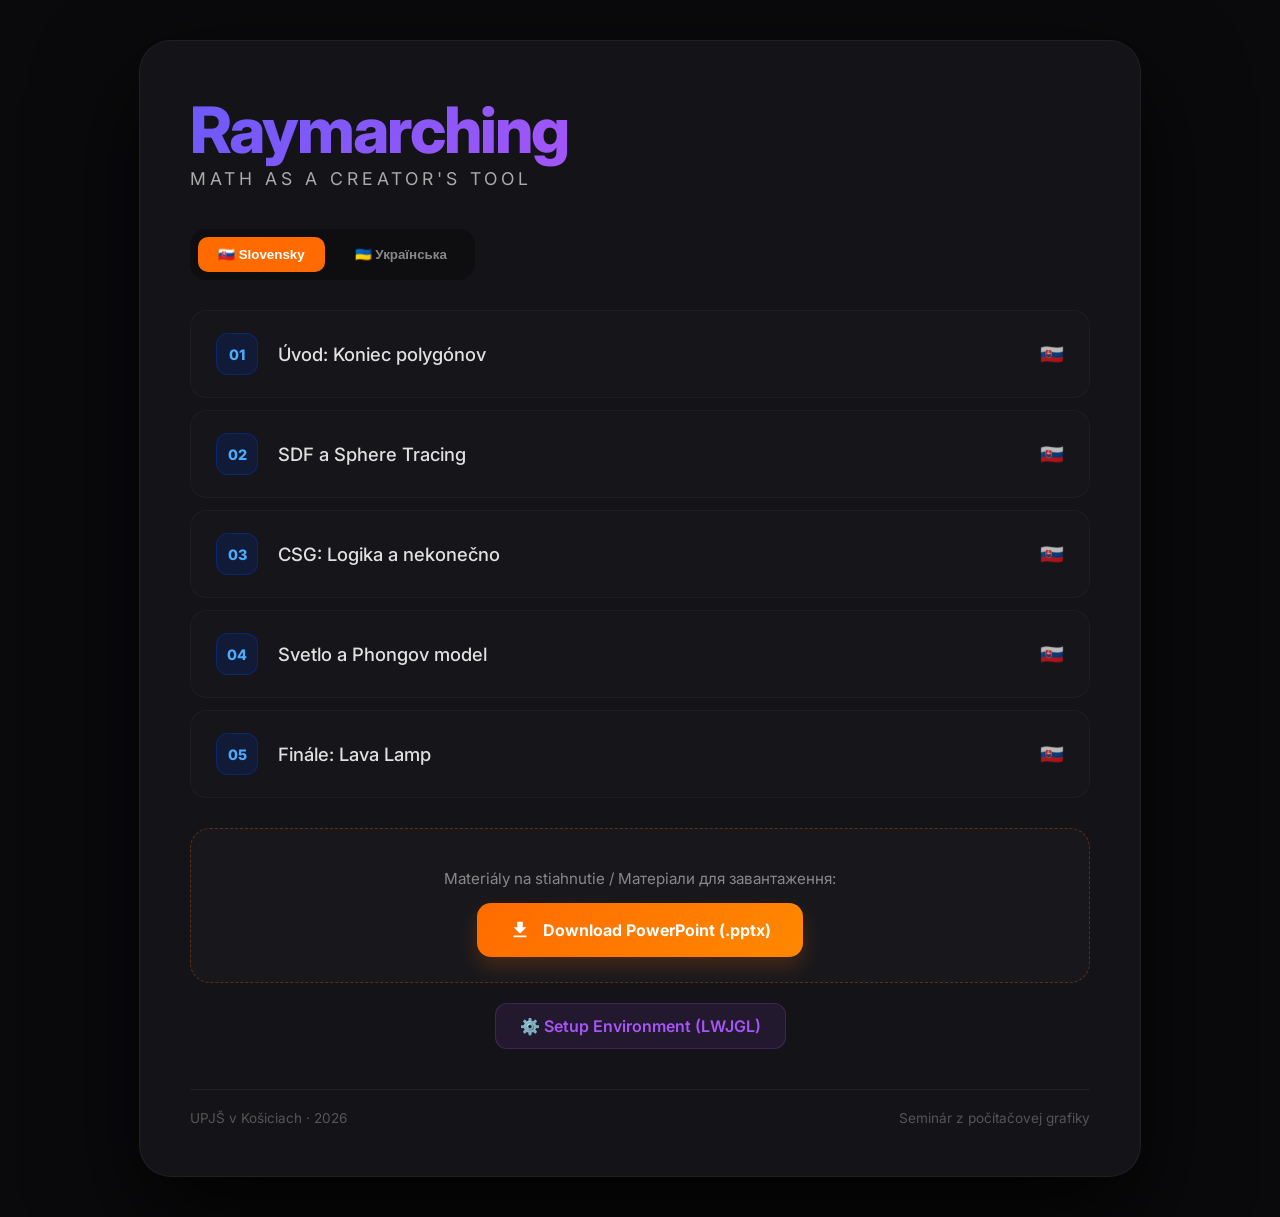
==== index.html @ 279533bb "Add files via upload" ====
<!DOCTYPE html>
<html lang="sk">
<head>
    <meta charset="UTF-8">
    <meta name="viewport" content="width=device-width, initial-scale=1.0">
    <title>Raymarching: Matematika ako nástroj stvoriteľa</title>
    <link href="https://fonts.googleapis.com/css2?family=Inter:wght@300;400;600;800&display=swap" rel="stylesheet">
    <style>
        :root {
            --bg: #0a0a0c;
            --accent: #ff6b00;
            --text: #e0e0e0;
            --card-bg: #16161a;
            --gradient: linear-gradient(135deg, #6a5af9, #a855f7, #ec4899);
            --sk-blue: #0033ad;
            --ua-yellow: #ffd700;
        }

        body {
            margin: 0;
            font-family: 'Inter', sans-serif;
            background-color: var(--bg);
            color: var(--text);
            display: flex;
            justify-content: center;
            align-items: center;
            min-height: 100vh;
            padding: 40px 0;
        }

        .container {
            max-width: 900px;
            width: 90%;
            background: rgba(22, 22, 26, 0.95);
            padding: 50px;
            border-radius: 32px;
            border: 1px solid rgba(255,255,255,0.05);
            box-shadow: 0 40px 100px rgba(0,0,0,0.8);
            backdrop-filter: blur(20px);
        }

        h1 {
            font-size: 4rem;
            margin: 0;
            background: var(--gradient);
            -webkit-background-clip: text;
            -webkit-text-fill-color: transparent;
            font-weight: 800;
            letter-spacing: -2px;
        }

        .subtitle {
            font-size: 1.1rem;
            color: #aaa;
            margin-bottom: 40px;
            text-transform: uppercase;
            letter-spacing: 4px;
        }

        .lang-switch {
            display: flex;
            gap: 10px;
            margin-bottom: 30px;
            background: rgba(0,0,0,0.3);
            padding: 8px;
            border-radius: 16px;
            width: fit-content;
        }

        .lang-btn {
            padding: 10px 20px;
            border-radius: 10px;
            border: none;
            cursor: pointer;
            font-weight: 600;
            transition: 0.3s;
            background: transparent;
            color: #888;
        }

        .lang-btn.active {
            background: var(--accent);
            color: white;
        }

        .menu-list {
            list-style: none;
            padding: 0;
        }

        .section-group {
            display: none;
            animation: fadeIn 0.5s ease-out;
        }

        .section-group.active {
            display: block;
        }

        @keyframes fadeIn {
            from { opacity: 0; transform: translateY(10px); }
            to { opacity: 1; transform: translateY(0); }
        }

        .menu-item {
            background: var(--card-bg);
            margin-bottom: 12px;
            border-radius: 16px;
            transition: 0.3s cubic-bezier(0.4, 0, 0.2, 1);
            border: 1px solid rgba(255,255,255,0.03);
        }

        .menu-item:hover {
            transform: scale(1.02);
            border-color: var(--accent);
            background: #1e1e24;
            box-shadow: 0 10px 30px rgba(255,107,0,0.1);
        }

        .menu-item a {
            padding: 22px 25px;
            color: var(--text);
            text-decoration: none;
            display: flex;
            align-items: center;
            gap: 20px;
        }

        .num {
            width: 40px;
            height: 40px;
            border-radius: 12px;
            display: flex;
            justify-content: center;
            align-items: center;
            font-weight: 800;
            font-size: 0.9rem;
            flex-shrink: 0;
        }

        .sk .num { background: rgba(0, 51, 173, 0.2); color: #4dabff; border: 1px solid rgba(0, 51, 173, 0.5); }
        .ua .num { background: rgba(255, 215, 0, 0.1); color: #ffd700; border: 1px solid rgba(255, 215, 0, 0.4); }

        .title-text {
            font-size: 1.15rem;
            font-weight: 500;
        }

        .flag {
            margin-left: auto;
            font-size: 1.2rem;
            opacity: 0.7;
        }

        .prep-link {
            display: inline-block;
            margin-top: 20px;
            padding: 12px 24px;
            background: rgba(168, 85, 247, 0.1);
            color: #a855f7;
            text-decoration: none;
            font-weight: 600;
            border-radius: 12px;
            border: 1px solid rgba(168, 85, 247, 0.2);
            transition: 0.3s;
        }

        .prep-link:hover {
            background: #a855f7;
            color: white;
        }

        footer {
            margin-top: 40px;
            padding-top: 20px;
            border-top: 1px solid rgba(255,255,255,0.05);
            font-size: 0.85rem;
            color: #555;
            display: flex;
            justify-content: space-between;
        }

        /* --- SEM VLOŽ ŠTÝLY PRE DOWNLOAD --- */
        .download-section {
            margin-top: 30px;
            padding: 25px;
            background: rgba(255, 255, 255, 0.02);
            border-radius: 20px;
            border: 1px dashed rgba(255, 107, 0, 0.3);
            text-align: center;
        }

        .download-btn {
            display: inline-flex;
            align-items: center;
            gap: 12px;
            background: linear-gradient(135deg, #ff6b00, #ff8800);
            color: white;
            text-decoration: none;
            padding: 16px 32px;
            border-radius: 14px;
            font-weight: 700;
            transition: 0.3s;
            box-shadow: 0 10px 20px rgba(255, 107, 0, 0.2);
        }

        .download-btn:hover {
            transform: translateY(-3px);
            box-shadow: 0 15px 30px rgba(255, 107, 0, 0.4);
            filter: brightness(1.1);
        }

        .download-btn svg {
            width: 22px;
            height: 22px;
            fill: currentColor;
        }
    </style>
</head>
<body>

<div class="container">
    <h1>Raymarching</h1>
    <div class="subtitle">Math as a Creator's Tool</div>

    <div class="lang-switch">
        <button class="lang-btn active" onclick="showLang('sk')">🇸🇰 Slovensky</button>
        <button class="lang-btn" onclick="showLang('ua')">🇺🇦 Українська</button>
    </div>

    <div id="sk-version" class="section-group active">
        <ul class="menu-list">
            <li class="menu-item sk"><a href="scriptsk.html"><div class="num">01</div><div class="title-text">Úvod: Koniec polygónov</div><div class="flag">🇸🇰</div></a></li>
            <li class="menu-item sk"><a href="script2sk.html"><div class="num">02</div><div class="title-text">SDF a Sphere Tracing</div><div class="flag">🇸🇰</div></a></li>
            <li class="menu-item sk"><a href="script3sk.html"><div class="num">03</div><div class="title-text">CSG: Logika a nekonečno</div><div class="flag">🇸🇰</div></a></li>
            <li class="menu-item sk"><a href="script4sk.html"><div class="num">04</div><div class="title-text">Svetlo a Phongov model</div><div class="flag">🇸🇰</div></a></li>
            <li class="menu-item sk"><a href="script5sk.html"><div class="num">05</div><div class="title-text">Finále: Lava Lamp</div><div class="flag">🇸🇰</div></a></li>
        </ul>
    </div>

    <div id="ua-version" class="section-group">
        <ul class="menu-list">
            <li class="menu-item ua"><a href="script.html"><div class="num">01</div><div class="title-text">Вступ: Відмова od полігонів</div><div class="flag">🇺🇦</div></a></li>
            <li class="menu-item ua"><a href="script2.html"><div class="num">02</div><div class="title-text">SDF та Sphere Tracing</div><div class="flag">🇺🇦</div></a></li>
            <li class="menu-item ua"><a href="script3.html"><div class="num">03</div><div class="title-text">CSG: Логіка та нескінченність</div><div class="flag">🇺🇦</div></a></li>
            <li class="menu-item ua"><a href="script4.html"><div class="num">04</div><div class="title-text">Світло та модель Фонга</div><div class="flag">🇺🇦</div></a></li>
            <li class="menu-item ua"><a href="script5.html"><div class="num">05</div><div class="title-text">Фінал: Lava Lamp</div><div class="flag">🇺🇦</div></a></li>
        </ul>
    </div>

    <div class="download-section">
        <p style="color: #888; margin-bottom: 15px; font-size: 0.95rem;">Materiály na stiahnutie / Матеріали для завантаження:</p>
        <a href="Raymarching_Presentation.pptx" download class="download-btn">
            <svg viewBox="0 0 24 24"><path d="M19 9h-4V3H9v6H5l7 7 7-7zM5 18v2h14v-2H5z"/></svg>
            Download PowerPoint (.pptx)
        </a>
    </div>

    <div style="text-align: center;">
        <a href="Instructions.html" class="prep-link">⚙️ Setup Environment (LWJGL)</a>
    </div>

    <footer>
        <span>UPJŠ v Košiciach · 2026</span>
        <span>Seminár z počítačovej grafiky</span>
    </footer>
</div>

<script>
    function showLang(lang) {
        document.querySelectorAll('.lang-btn').forEach(btn => btn.classList.remove('active'));
        document.querySelectorAll('.section-group').forEach(group => group.classList.remove('active'));
        if(lang === 'sk') {
            document.getElementById('sk-version').classList.add('active');
            event.currentTarget.classList.add('active');
        } else {
            document.getElementById('ua-version').classList.add('active');
            event.currentTarget.classList.add('active');
        }
    }
</script>
</body>
</html>
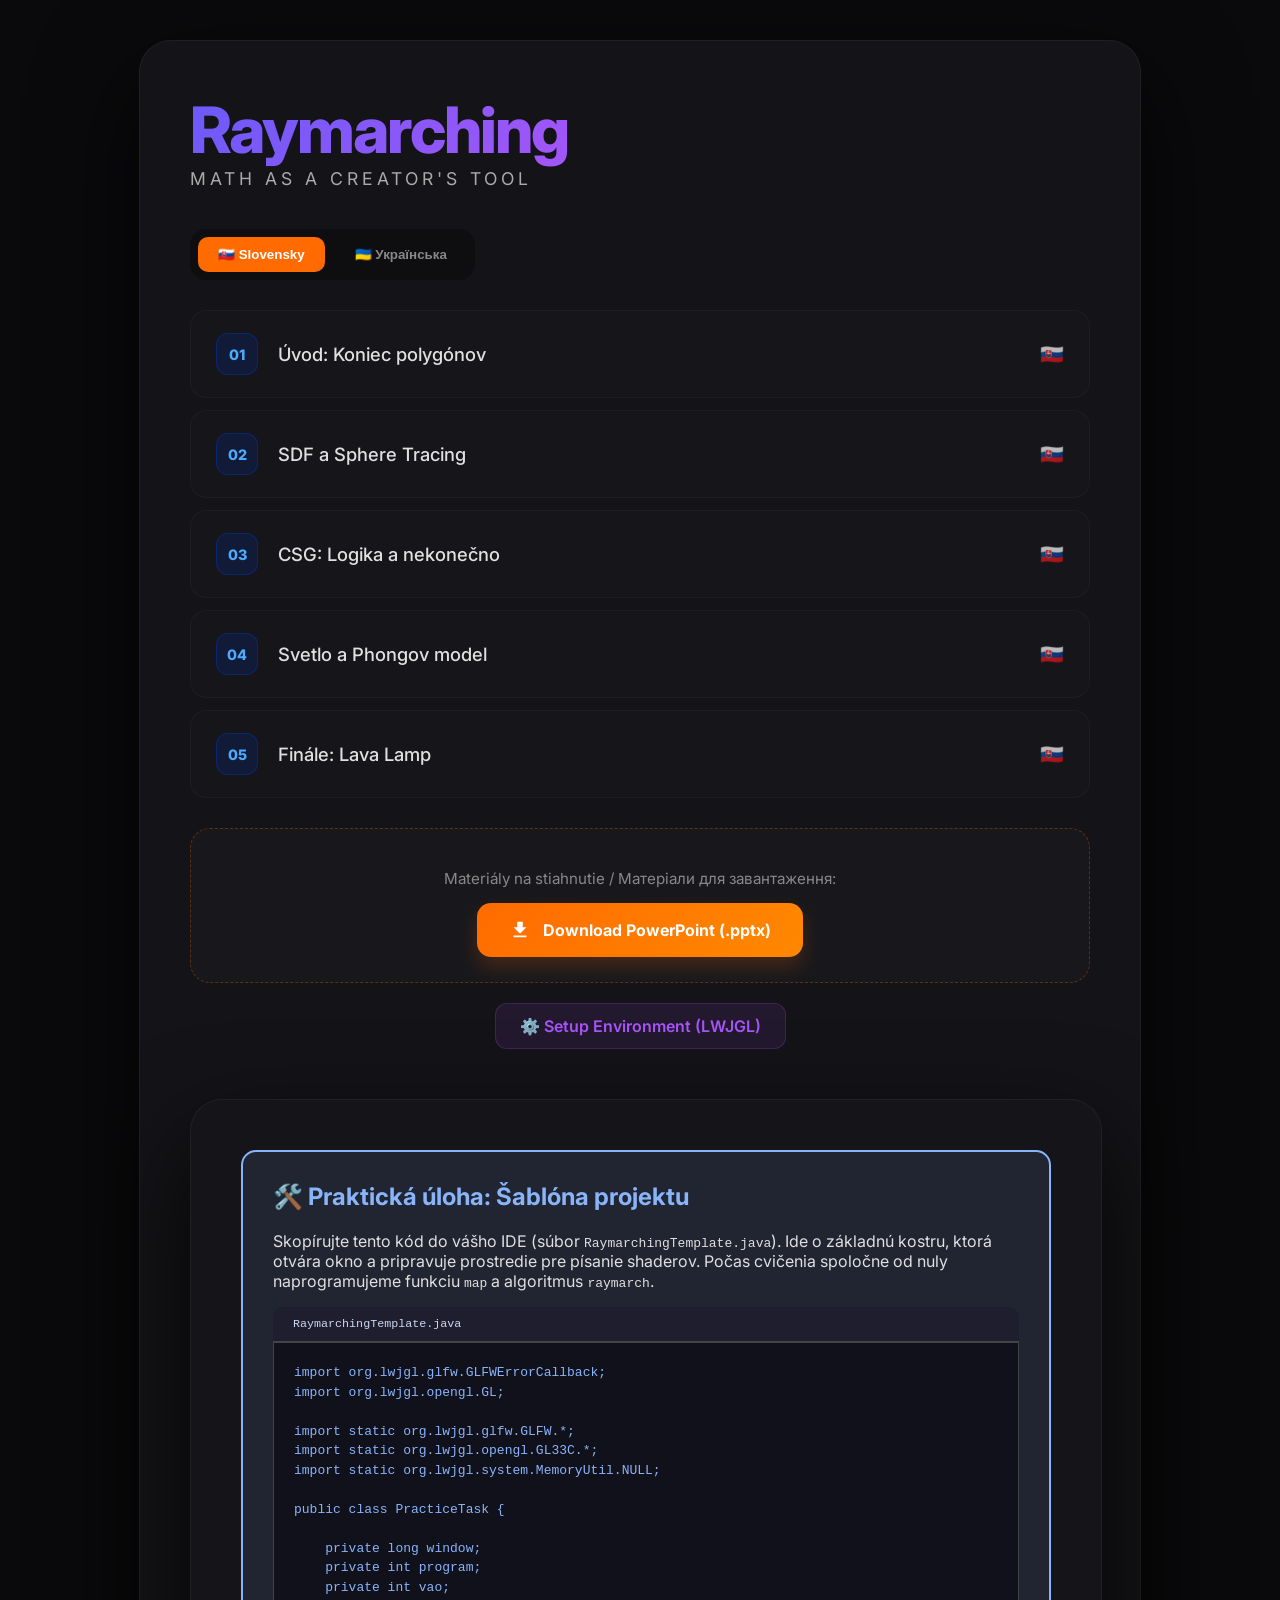
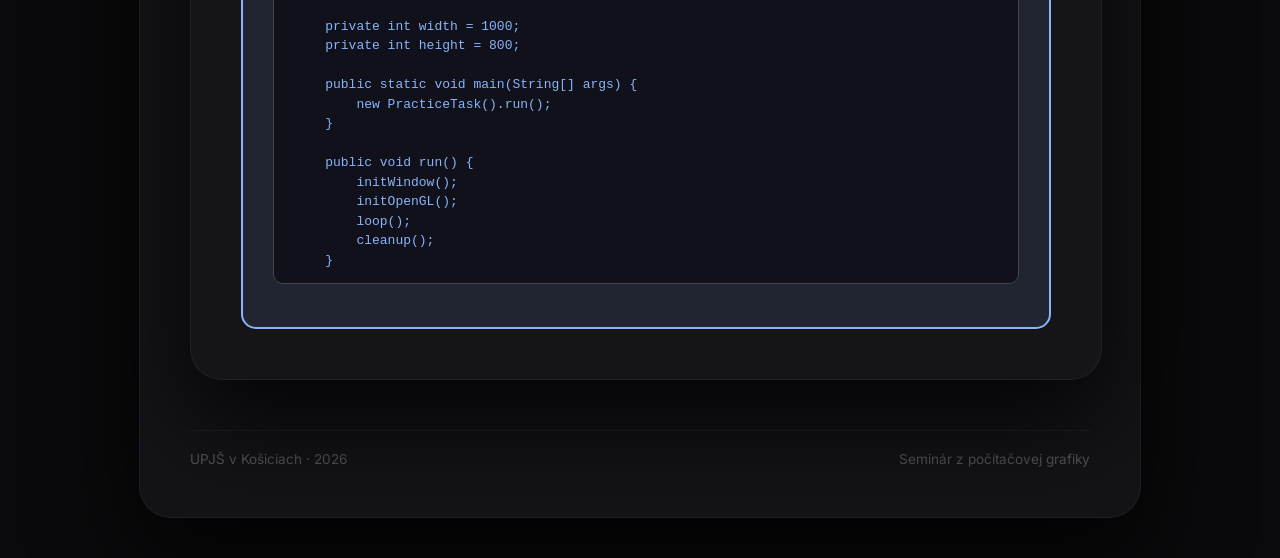
==== commit 4f497b4c: "Add files via upload add code for student" ====
--- a/index.html
+++ b/index.html
@@ -1,5 +1,6 @@
 <!DOCTYPE html>
 <html lang="sk">
+
 <head>
     <meta charset="UTF-8">
     <meta name="viewport" content="width=device-width, initial-scale=1.0">
@@ -34,8 +35,8 @@
             background: rgba(22, 22, 26, 0.95);
             padding: 50px;
             border-radius: 32px;
-            border: 1px solid rgba(255,255,255,0.05);
-            box-shadow: 0 40px 100px rgba(0,0,0,0.8);
+            border: 1px solid rgba(255, 255, 255, 0.05);
+            box-shadow: 0 40px 100px rgba(0, 0, 0, 0.8);
             backdrop-filter: blur(20px);
         }
 
@@ -61,7 +62,7 @@
             display: flex;
             gap: 10px;
             margin-bottom: 30px;
-            background: rgba(0,0,0,0.3);
+            background: rgba(0, 0, 0, 0.3);
             padding: 8px;
             border-radius: 16px;
             width: fit-content;
@@ -98,8 +99,15 @@
         }
 
         @keyframes fadeIn {
-            from { opacity: 0; transform: translateY(10px); }
-            to { opacity: 1; transform: translateY(0); }
+            from {
+                opacity: 0;
+                transform: translateY(10px);
+            }
+
+            to {
+                opacity: 1;
+                transform: translateY(0);
+            }
         }
 
         .menu-item {
@@ -107,14 +115,14 @@
             margin-bottom: 12px;
             border-radius: 16px;
             transition: 0.3s cubic-bezier(0.4, 0, 0.2, 1);
-            border: 1px solid rgba(255,255,255,0.03);
+            border: 1px solid rgba(255, 255, 255, 0.03);
         }
 
         .menu-item:hover {
             transform: scale(1.02);
             border-color: var(--accent);
             background: #1e1e24;
-            box-shadow: 0 10px 30px rgba(255,107,0,0.1);
+            box-shadow: 0 10px 30px rgba(255, 107, 0, 0.1);
         }
 
         .menu-item a {
@@ -138,8 +146,17 @@
             flex-shrink: 0;
         }
 
-        .sk .num { background: rgba(0, 51, 173, 0.2); color: #4dabff; border: 1px solid rgba(0, 51, 173, 0.5); }
-        .ua .num { background: rgba(255, 215, 0, 0.1); color: #ffd700; border: 1px solid rgba(255, 215, 0, 0.4); }
+        .sk .num {
+            background: rgba(0, 51, 173, 0.2);
+            color: #4dabff;
+            border: 1px solid rgba(0, 51, 173, 0.5);
+        }
+
+        .ua .num {
+            background: rgba(255, 215, 0, 0.1);
+            color: #ffd700;
+            border: 1px solid rgba(255, 215, 0, 0.4);
+        }
 
         .title-text {
             font-size: 1.15rem;
@@ -173,7 +190,7 @@
         footer {
             margin-top: 40px;
             padding-top: 20px;
-            border-top: 1px solid rgba(255,255,255,0.05);
+            border-top: 1px solid rgba(255, 255, 255, 0.05);
             font-size: 0.85rem;
             color: #555;
             display: flex;
@@ -217,67 +234,301 @@
         }
     </style>
 </head>
+
 <body>
 
-<div class="container">
-    <h1>Raymarching</h1>
-    <div class="subtitle">Math as a Creator's Tool</div>
-
-    <div class="lang-switch">
-        <button class="lang-btn active" onclick="showLang('sk')">🇸🇰 Slovensky</button>
-        <button class="lang-btn" onclick="showLang('ua')">🇺🇦 Українська</button>
+    <div class="container">
+        <h1>Raymarching</h1>
+        <div class="subtitle">Math as a Creator's Tool</div>
+
+        <div class="lang-switch">
+            <button class="lang-btn active" onclick="showLang('sk')">🇸🇰 Slovensky</button>
+            <button class="lang-btn" onclick="showLang('ua')">🇺🇦 Українська</button>
+        </div>
+
+        <div id="sk-version" class="section-group active">
+            <ul class="menu-list">
+                <li class="menu-item sk"><a href="scriptsk.html">
+                        <div class="num">01</div>
+                        <div class="title-text">Úvod: Koniec polygónov</div>
+                        <div class="flag">🇸🇰</div>
+                    </a></li>
+                <li class="menu-item sk"><a href="script2sk.html">
+                        <div class="num">02</div>
+                        <div class="title-text">SDF a Sphere Tracing</div>
+                        <div class="flag">🇸🇰</div>
+                    </a></li>
+                <li class="menu-item sk"><a href="script3sk.html">
+                        <div class="num">03</div>
+                        <div class="title-text">CSG: Logika a nekonečno</div>
+                        <div class="flag">🇸🇰</div>
+                    </a></li>
+                <li class="menu-item sk"><a href="script4sk.html">
+                        <div class="num">04</div>
+                        <div class="title-text">Svetlo a Phongov model</div>
+                        <div class="flag">🇸🇰</div>
+                    </a></li>
+                <li class="menu-item sk"><a href="script5sk.html">
+                        <div class="num">05</div>
+                        <div class="title-text">Finále: Lava Lamp</div>
+                        <div class="flag">🇸🇰</div>
+                    </a></li>
+            </ul>
+        </div>
+
+        <div id="ua-version" class="section-group">
+            <ul class="menu-list">
+                <li class="menu-item ua"><a href="script.html">
+                        <div class="num">01</div>
+                        <div class="title-text">Вступ: Відмова od полігонів</div>
+                        <div class="flag">🇺🇦</div>
+                    </a></li>
+                <li class="menu-item ua"><a href="script2.html">
+                        <div class="num">02</div>
+                        <div class="title-text">SDF та Sphere Tracing</div>
+                        <div class="flag">🇺🇦</div>
+                    </a></li>
+                <li class="menu-item ua"><a href="script3.html">
+                        <div class="num">03</div>
+                        <div class="title-text">CSG: Логіка та нескінченність</div>
+                        <div class="flag">🇺🇦</div>
+                    </a></li>
+                <li class="menu-item ua"><a href="script4.html">
+                        <div class="num">04</div>
+                        <div class="title-text">Світло та модель Фонга</div>
+                        <div class="flag">🇺🇦</div>
+                    </a></li>
+                <li class="menu-item ua"><a href="script5.html">
+                        <div class="num">05</div>
+                        <div class="title-text">Фінал: Lava Lamp</div>
+                        <div class="flag">🇺🇦</div>
+                    </a></li>
+            </ul>
+        </div>
+
+        <div class="download-section">
+            <p style="color: #888; margin-bottom: 15px; font-size: 0.95rem;">Materiály na stiahnutie / Матеріали для
+                завантаження:</p>
+            <a href="Raymarching_Presentation.pptx" download class="download-btn">
+                <svg viewBox="0 0 24 24">
+                    <path d="M19 9h-4V3H9v6H5l7 7 7-7zM5 18v2h14v-2H5z" />
+                </svg>
+                Download PowerPoint (.pptx)
+            </a>
+        </div>
+
+        <div style="text-align: center;">
+            <a href="Instructions.html" class="prep-link">⚙️ Setup Environment (LWJGL)</a>
+        </div>
+
+
+
+        <section class="container" style="max-width: 1000px; margin-top: 50px; margin-bottom: 50px;">
+            <div
+                style="background: rgba(137, 180, 250, 0.1); border: 2px solid #89b4fa; padding: 30px; border-radius: 15px;">
+                <h2 style="color: #89b4fa; margin-top: 0;">🛠️ Praktická úloha: Šablóna projektu</h2>
+                <p>Skopírujte tento kód do vášho IDE (súbor <code>RaymarchingTemplate.java</code>). Ide o základnú
+                    kostru, ktorá otvára okno a pripravuje prostredie pre písanie shaderov. Počas cvičenia spoločne od
+                    nuly naprogramujeme funkciu <code>map</code> a algoritmus <code>raymarch</code>.
+                </p>
+
+                <div
+                    style="background: #1e1e2e; padding: 10px 20px; border-radius: 10px 10px 0 0; border-bottom: 1px solid #444; color: #cdd6f4; font-family: monospace; font-size: 0.9em;">
+                    RaymarchingTemplate.java
+                </div>
+                <pre
+                    style="margin-top: 0; background: #11111b; color: #89b4fa; padding: 20px; border-radius: 0 0 10px 10px; overflow-x: auto; font-family: 'Courier New', monospace; font-size: 13px; line-height: 1.5; border: 1px solid #444; max-height: 500px;">
+import org.lwjgl.glfw.GLFWErrorCallback;
+import org.lwjgl.opengl.GL;
+
+import static org.lwjgl.glfw.GLFW.*;
+import static org.lwjgl.opengl.GL33C.*;
+import static org.lwjgl.system.MemoryUtil.NULL;
+
+public class PracticeTask {
+
+    private long window;
+    private int program;
+    private int vao;
+
+    private int width = 1000;
+    private int height = 800;
+
+    public static void main(String[] args) {
+        new PracticeTask().run();
+    }
+
+    public void run() {
+        initWindow();
+        initOpenGL();
+        loop();
+        cleanup();
+    }
+
+    private void initWindow() {
+        GLFWErrorCallback.createPrint(System.err).set();
+        if (!glfwInit()) throw new IllegalStateException("Failed to initialize GLFW");
+
+        glfwDefaultWindowHints();
+        glfwWindowHint(GLFW_CONTEXT_VERSION_MAJOR, 3);
+        glfwWindowHint(GLFW_CONTEXT_VERSION_MINOR, 3);
+        glfwWindowHint(GLFW_OPENGL_PROFILE, GLFW_OPENGL_CORE_PROFILE);
+        glfwWindowHint(GLFW_OPENGL_FORWARD_COMPAT, GLFW_TRUE);
+
+        window = glfwCreateWindow(width, height, "Raymarching Workshop - Start", NULL, NULL);
+        if (window == NULL) throw new RuntimeException("Failed to create window");
+
+        glfwSetFramebufferSizeCallback(window, (w, nw, nh) -> {
+            width = nw; height = nh;
+            glViewport(0, 0, width, height);
+        });
+
+        glfwMakeContextCurrent(window);
+        glfwSwapInterval(1);
+        glfwShowWindow(window);
+    }
+
+    private void initOpenGL() {
+        GL.createCapabilities();
+        vao = glGenVertexArrays();
+        glBindVertexArray(vao);
+        program = createShaderProgram(VERTEX_SHADER, FRAGMENT_SHADER);
+    }
+
+    private void loop() {
+        while (!glfwWindowShouldClose(window)) {
+            glClear(GL_COLOR_BUFFER_BIT);
+            glUseProgram(program);
+
+            // Передаємо час та роздільну здатність у шейдер
+            glUniform1f(glGetUniformLocation(program, "uTime"), (float) glfwGetTime());
+            glUniform2f(glGetUniformLocation(program, "uResolution"), (float) width, (float) height);
+
+            glBindVertexArray(vao);
+            glDrawArrays(GL_TRIANGLES, 0, 3);
+
+            glfwSwapBuffers(window);
+            glfwPollEvents();
+        }
+    }
+
+    private void cleanup() {
+        glDeleteProgram(program);
+        glDeleteVertexArrays(vao);
+        glfwDestroyWindow(window);
+        glfwTerminate();
+    }
+
+    private int createShaderProgram(String v, String f) {
+        int vs = compileShader(GL_VERTEX_SHADER, v);
+        int fs = compileShader(GL_FRAGMENT_SHADER, f);
+        int p = glCreateProgram();
+        glAttachShader(p, vs); glAttachShader(p, fs);
+        glLinkProgram(p);
+        return p;
+    }
+
+    private int compileShader(int type, String src) {
+        int s = glCreateShader(type);
+        glShaderSource(s, src);
+        glCompileShader(s);
+        // Перевірка на помилки компіляції
+        if (glGetShaderi(s, GL_COMPILE_STATUS) == GL_FALSE) {
+            System.err.println("Shader Error: " + glGetShaderInfoLog(s));
+        }
+        return s;
+    }
+
+    private static final String VERTEX_SHADER = """
+        #version 330 core
+        void main() {
+            vec2 pos[3] = vec2[](vec2(-1.0, -1.0), vec2(3.0, -1.0), vec2(-1.0, 3.0));
+            gl_Position = vec4(pos[gl_VertexID], 0.0, 1.0);
+        }
+        """;
+
+    private static final String FRAGMENT_SHADER = """
+            #version 330 core
+            
+            out vec4 fragColor;
+            
+            uniform float uTime;
+            uniform vec2 uResolution;
+            
+            const int MAX_STEPS = 100;
+            const float MAX_DIST = 100.0;
+            const float EPSILON = 0.001;
+            
+            // 1. Сюди ми додамо функцію smin
+            
+            // 2. Сюди ми додамо SDF примітиви (сфери)
+            
+            // 3. Сюди ми додамо функцію map (опис сцени)
+            float map(vec3 p) {
+                return length(p) - 1.0; // Тимчасова сфера в центрі
+            }
+            
+            // 4. Сюди ми напишемо алгоритм Raymarching
+            float raymarch(vec3 ro, vec3 rd) {
+                float t = 0.0;
+                for(int i = 0; i < MAX_STEPS; i++) {
+                    vec3 p = ro + rd * t;
+                    float d = map(p);
+                    if(d < EPSILON) return t;
+                    if(t > MAX_DIST) break;
+                    t += d;
+                }
+                return -1.0;
+            }
+            
+            // 5. Сюди ми додамо розрахунок нормалей
+            
+            void main() {
+                // UV координати (-1 до 1, з урахуванням пропорцій)
+                vec2 uv = (gl_FragCoord.xy * 2.0 - uResolution.xy) / uResolution.y;
+                
+                // Налаштування камери
+                vec3 ro = vec3(0.0, 0.0, -5.0); // Позиція камери
+                vec3 rd = normalize(vec3(uv, 1.0)); // Напрямок променя
+                
+                // Виклик Raymarching
+                float t = raymarch(ro, rd);
+                
+                // Базовий колір (фон)
+                vec3 color = vec3(0.1, 0.1, 0.12);
+                
+                if(t > 0.0) {
+                    // Колір при влучанні (поки що просто білий)
+                    color = vec3(1.0);
+                }
+                
+                fragColor = vec4(color, 1.0);
+            }
+        """;
+}
+        </pre>
+            </div>
+        </section>
+
+        <footer>
+            <span>UPJŠ v Košiciach · 2026</span>
+            <span>Seminár z počítačovej grafiky</span>
+        </footer>
     </div>
 
-    <div id="sk-version" class="section-group active">
-        <ul class="menu-list">
-            <li class="menu-item sk"><a href="scriptsk.html"><div class="num">01</div><div class="title-text">Úvod: Koniec polygónov</div><div class="flag">🇸🇰</div></a></li>
-            <li class="menu-item sk"><a href="script2sk.html"><div class="num">02</div><div class="title-text">SDF a Sphere Tracing</div><div class="flag">🇸🇰</div></a></li>
-            <li class="menu-item sk"><a href="script3sk.html"><div class="num">03</div><div class="title-text">CSG: Logika a nekonečno</div><div class="flag">🇸🇰</div></a></li>
-            <li class="menu-item sk"><a href="script4sk.html"><div class="num">04</div><div class="title-text">Svetlo a Phongov model</div><div class="flag">🇸🇰</div></a></li>
-            <li class="menu-item sk"><a href="script5sk.html"><div class="num">05</div><div class="title-text">Finále: Lava Lamp</div><div class="flag">🇸🇰</div></a></li>
-        </ul>
-    </div>
-
-    <div id="ua-version" class="section-group">
-        <ul class="menu-list">
-            <li class="menu-item ua"><a href="script.html"><div class="num">01</div><div class="title-text">Вступ: Відмова od полігонів</div><div class="flag">🇺🇦</div></a></li>
-            <li class="menu-item ua"><a href="script2.html"><div class="num">02</div><div class="title-text">SDF та Sphere Tracing</div><div class="flag">🇺🇦</div></a></li>
-            <li class="menu-item ua"><a href="script3.html"><div class="num">03</div><div class="title-text">CSG: Логіка та нескінченність</div><div class="flag">🇺🇦</div></a></li>
-            <li class="menu-item ua"><a href="script4.html"><div class="num">04</div><div class="title-text">Світло та модель Фонга</div><div class="flag">🇺🇦</div></a></li>
-            <li class="menu-item ua"><a href="script5.html"><div class="num">05</div><div class="title-text">Фінал: Lava Lamp</div><div class="flag">🇺🇦</div></a></li>
-        </ul>
-    </div>
-
-    <div class="download-section">
-        <p style="color: #888; margin-bottom: 15px; font-size: 0.95rem;">Materiály na stiahnutie / Матеріали для завантаження:</p>
-        <a href="Raymarching_Presentation.pptx" download class="download-btn">
-            <svg viewBox="0 0 24 24"><path d="M19 9h-4V3H9v6H5l7 7 7-7zM5 18v2h14v-2H5z"/></svg>
-            Download PowerPoint (.pptx)
-        </a>
-    </div>
-
-    <div style="text-align: center;">
-        <a href="Instructions.html" class="prep-link">⚙️ Setup Environment (LWJGL)</a>
-    </div>
-
-    <footer>
-        <span>UPJŠ v Košiciach · 2026</span>
-        <span>Seminár z počítačovej grafiky</span>
-    </footer>
-</div>
-
-<script>
-    function showLang(lang) {
-        document.querySelectorAll('.lang-btn').forEach(btn => btn.classList.remove('active'));
-        document.querySelectorAll('.section-group').forEach(group => group.classList.remove('active'));
-        if(lang === 'sk') {
-            document.getElementById('sk-version').classList.add('active');
-            event.currentTarget.classList.add('active');
-        } else {
-            document.getElementById('ua-version').classList.add('active');
-            event.currentTarget.classList.add('active');
-        }
-    }
-</script>
+    <script>
+        function showLang(lang) {
+            document.querySelectorAll('.lang-btn').forEach(btn => btn.classList.remove('active'));
+            document.querySelectorAll('.section-group').forEach(group => group.classList.remove('active'));
+            if (lang === 'sk') {
+                document.getElementById('sk-version').classList.add('active');
+                event.currentTarget.classList.add('active');
+            } else {
+                document.getElementById('ua-version').classList.add('active');
+                event.currentTarget.classList.add('active');
+            }
+        }
+    </script>
 </body>
+
 </html>
